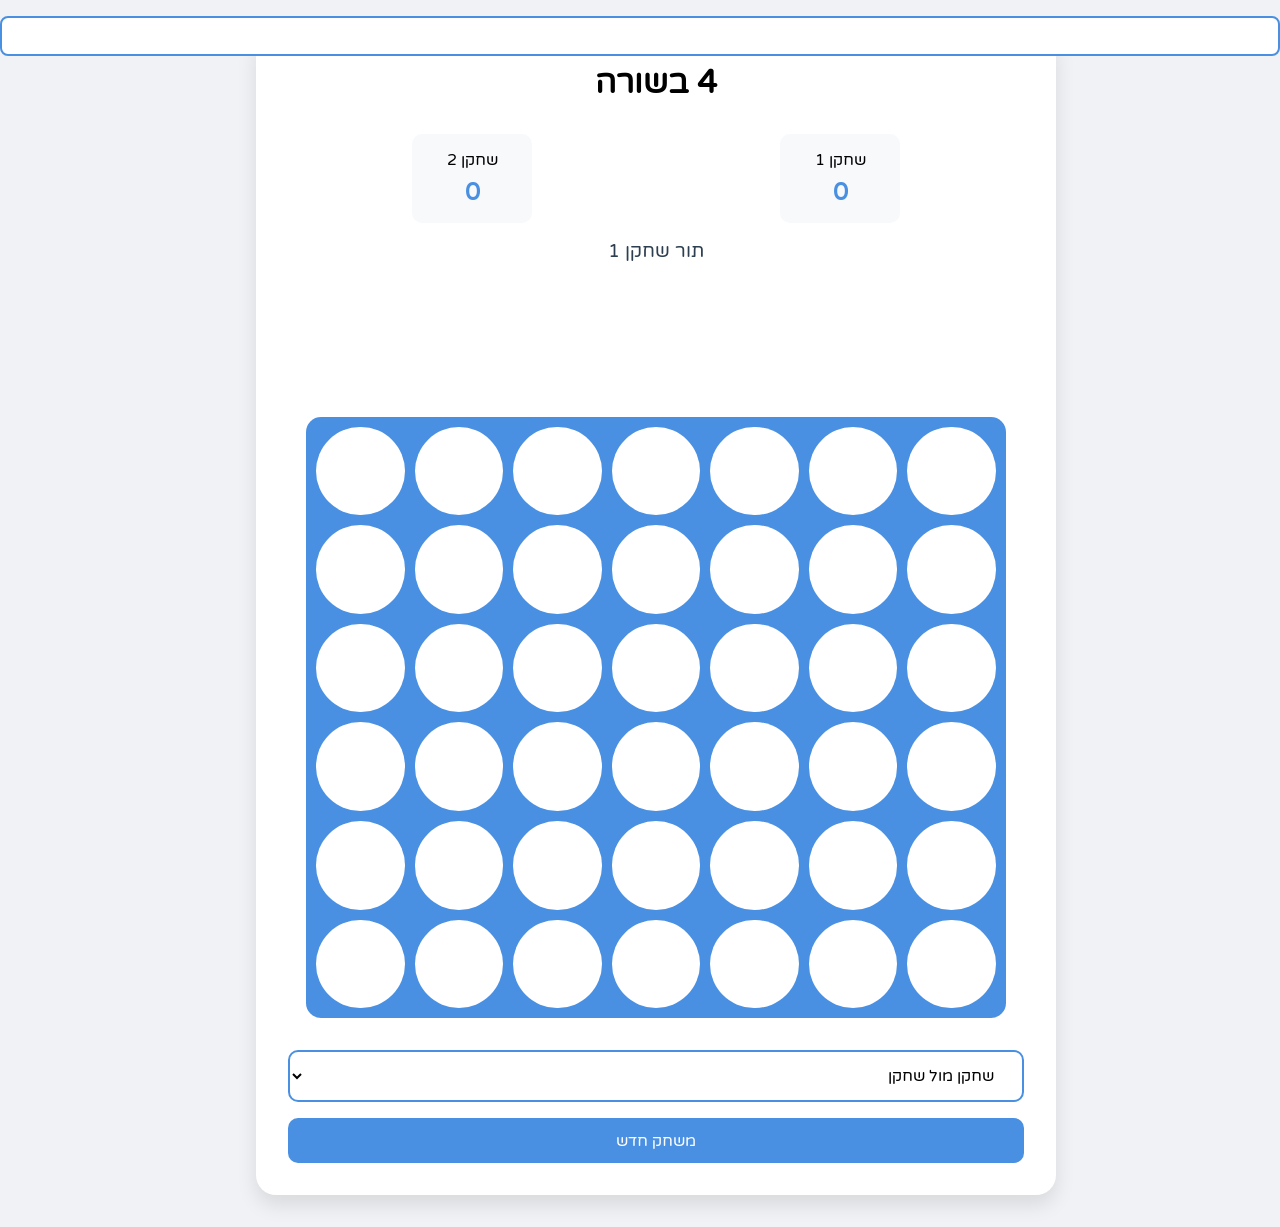
==== connect4.html @ 3b30cd6c "Add files via upload" ====
<!DOCTYPE html>
<html dir="rtl" lang="he">
<head>
    <meta charset="UTF-8">
    <meta name="viewport" content="width=device-width, initial-scale=1.0">
    <title>4 בשורה</title>
    <style>
        @import url('https://fonts.googleapis.com/css2?family=Varela+Round&display=swap');

        :root {
            --primary: #4A90E2;
            --background: #f0f2f5;
            --text: #2C3E50;
            --player1: #dc3545;
            --player2: #ffc107;
            --board: #4A90E2;
        }

        * {
            margin: 0;
            padding: 0;
            box-sizing: border-box;
            font-family: 'Varela Round', sans-serif;
        }

        body {
            background-color: var(--background);
            min-height: 100vh;
            display: flex;
            flex-direction: column;
            align-items: center;
            padding: 2rem;
        }

        .back-button {
            position: absolute;
            top: 1rem;
            right: 1rem;
            padding: 0.5rem 1rem;
            background: white;
            border: 2px solid var(--primary);
            border-radius: 8px;
            cursor: pointer;
            transition: all 0.3s ease;
        }

        .back-button:hover {
            background: var(--primary);
            color: white;
        }

        .game-container {
            background: white;
            border-radius: 20px;
            padding: 2rem;
            box-shadow: 0 10px 20px rgba(0,0,0,0.1);
            max-width: 800px;
            width: 100%;
        }

        .header {
            text-align: center;
            margin-bottom: 2rem;
        }

        .game-board {
            background: var(--board);
            display: grid;
            grid-template-columns: repeat(7, 1fr);
            gap: 10px;
            padding: 10px;
            border-radius: 15px;
            margin: 2rem auto;
            max-width: 700px;
        }

        .cell {
            aspect-ratio: 1;
            background: white;
            border-radius: 50%;
            cursor: pointer;
            transition: all 0.3s ease;
        }

        .cell:hover {
            background: #e9ecef;
        }

        .cell.player1 {
            background: var(--player1);
            animation: dropPiece 0.5s ease-in;
        }

        .cell.player2 {
            background: var(--player2);
            animation: dropPiece 0.5s ease-in;
        }

        @keyframes dropPiece {
            0% {
                transform: translateY(-300%);
            }
            100% {
                transform: translateY(0);
            }
        }

        .controls {
            display: grid;
            gap: 1rem;
            margin-top: 2rem;
        }

        select, button {
            padding: 0.8rem 1.5rem;
            border-radius: 10px;
            font-size: 1rem;
            cursor: pointer;
            transition: all 0.3s ease;
            width: 100%;
        }

        select {
            border: 2px solid var(--primary);
            background: white;
        }

        button {
            background: var(--primary);
            color: white;
            border: none;
        }

        button:hover {
            background: #357ABD;
        }

        .status {
            text-align: center;
            margin: 1rem 0;
            font-size: 1.2rem;
            color: var(--text);
            min-height: 2rem;
        }

        .score {
            display: flex;
            justify-content: space-around;
            margin: 1rem 0;
        }

        .score-item {
            text-align: center;
            padding: 1rem;
            border-radius: 10px;
            background: #f8f9fa;
            min-width: 120px;
        }

        .score-value {
            font-size: 1.5rem;
            font-weight: bold;
            color: var(--primary);
            margin-top: 0.5rem;
        }

        .preview-row {
            display: grid;
            grid-template-columns: repeat(7, 1fr);
            gap: 10px;
            padding: 10px;
            margin-bottom: -1rem;
        }

        .preview-cell {
            aspect-ratio: 1;
            border-radius: 50%;
            border: 2px dashed #ccc;
            opacity: 0;
            transition: all 0.3s ease;
        }

        .preview-cell.active {
            opacity: 0.5;
            background: var(--player1);
        }
    </style>
</head>
<body>
    <button class="back-button" onclick="window.location.href='index.html'">חזרה לתפריט</button>
    
    <div class="game-container">
        <div class="header">
            <h1>4 בשורה</h1>
        </div>

        <div class="score">
            <div class="score-item">
                <div>שחקן 1</div>
                <div class="score-value" id="player1-score">0</div>
            </div>
            <div class="score-item">
                <div id="player2-label">שחקן 2</div>
                <div class="score-value" id="player2-score">0</div>
            </div>
        </div>

        <div class="status" id="status">תור שחקן 1</div>
        
        <div class="preview-row" id="preview-row"></div>
        <div class="game-board" id="board"></div>

        <div class="controls">
            <select id="gameMode" onchange="changeGameMode()">
                <option value="2players">שחקן מול שחקן</option>
                <option value="computer">שחקן מול מחשב</option>
            </select>
            <button onclick="resetGame()">משחק חדש</button>
        </div>
    </div>

    <script>
        const ROWS = 6;
        const COLS = 7;
        let board = Array(ROWS).fill().map(() => Array(COLS).fill(''));
        let currentPlayer = 1;
        let isGameActive = true;
        let isComputerGame = false;
        let scores = { 1: 0, 2: 0 };

        // יצירת לוח המשחק
        function createBoard() {
            const boardElement = document.getElementById('board');
            const previewRow = document.getElementById('preview-row');
            boardElement.innerHTML = '';
            previewRow.innerHTML = '';
            
            // יצירת שורת תצוגה מקדימה
            for (let col = 0; col < COLS; col++) {
                const previewCell = document.createElement('div');
                previewCell.classList.add('preview-cell');
                previewCell.setAttribute('data-col', col);
                previewRow.appendChild(previewCell);
            }
            
            // יצירת לוח המשחק
            for (let row = 0; row < ROWS; row++) {
                for (let col = 0; col < COLS; col++) {
                    const cell = document.createElement('div');
                    cell.classList.add('cell');
                    cell.setAttribute('data-row', row);
                    cell.setAttribute('data-col', col);
                    cell.addEventListener('click', () => handleColumnClick(col));
                    cell.addEventListener('mouseover', () => showPreview(col));
                    cell.addEventListener('mouseout', hidePreview);
                    boardElement.appendChild(cell);
                }
            }
        }

        // טיפול בלחיצה על עמודה
        function handleColumnClick(col) {
            if (!isGameActive || (isComputerGame && currentPlayer === 2)) return;
            
            const row = getLowestEmptyRow(col);
            if (row !== -1) {
                makeMove(row, col);
            }
        }

        // מציאת השורה הנמוכה ביותר הפנויה בעמודה
        function getLowestEmptyRow(col) {
            for (let row = ROWS - 1; row >= 0; row--) {
                if (board[row][col] === '') return row;
            }
            return -1;
        }

        // ביצוע מהלך
        function makeMove(row, col) {
            board[row][col] = currentPlayer;
            updateCell(row, col);

            if (checkWin(row, col)) {
                endGame(false);
                return;
            }
            if (checkDraw()) {
                endGame(true);
                return;
            }

            currentPlayer = currentPlayer === 1 ? 2 : 1;
            updateStatus();

            if (isComputerGame && currentPlayer === 2 && isGameActive) {
                setTimeout(computerMove, 500);
            }
        }

        // מהלך המחשב
        function computerMove() {
            const col = findBestMove();
            const row = getLowestEmptyRow(col);
            if (row !== -1) {
                makeMove(row, col);
            }
        }

        // חיפוש המהלך הטוב ביותר
        function findBestMove() {
            // בדיקת מהלך מנצח
            for (let col = 0; col < COLS; col++) {
                const row = getLowestEmptyRow(col);
                if (row !== -1) {
                    board[row][col] = 2;
                    if (checkWin(row, col)) {
                        board[row][col] = '';
                        return col;
                    }
                    board[row][col] = '';
                }
            }

            // בדיקת חסימת מהלך מנצח של היריב
            for (let col = 0; col < COLS; col++) {
                const row = getLowestEmptyRow(col);
                if (row !== -1) {
                    board[row][col] = 1;
                    if (checkWin(row, col)) {
                        board[row][col] = '';
                        return col;
                    }
                    board[row][col] = '';
                }
            }

            // אסטרטגיה מתקדמת - בהמשך נוסיף כאן את אלגוריתם המינימקס

            // בינתיים - בחירה אקראית של עמודה פנויה
            const availableCols = [];
            for (let col = 0; col < COLS; col++) {
                if (getLowestEmptyRow(col) !== -1) {
                    availableCols.push(col);
                }
            }
            return availableCols[Math.floor(Math.random() * availableCols.length)];
        }

        // עדכון תא בלוח
        function updateCell(row, col) {
            const cell = document.querySelector(`[data-row="${row}"][data-col="${col}"]`);
            cell.classList.add(`player${currentPlayer}`);
        }

        // בדיקת ניצחון
        function checkWin(row, col) {
            const directions = [
                [[0, 1], [0, -1]], // אופקי
                [[1, 0], [-1, 0]], // אנכי
                [[1, 1], [-1, -1]], // אלכסון ראשי
                [[1, -1], [-1, 1]] // אלכסון משני
            ];

            return directions.some(dir => {
                let count = 1;
                dir.forEach(([dx, dy]) => {
                    let r = row + dx;
                    let c = col + dy;
                    while (
                        r >= 0 && r < ROWS && 
                        c >= 0 && c < COLS && 
                        board[r][c] === currentPlayer
                    ) {
                        count++;
                        r += dx;
                        c += dy;
                    }
                });
                return count >= 4;
            });
        }

        // בדיקת תיקו
        function checkDraw() {
            return board[0].every(cell => cell !== '');
        }

        // סיום משחק
        function endGame(isDraw) {
            isGameActive = false;
            if (isDraw) {
                document.getElementById('status').textContent = 'תיקו!';
            } else {
                const winner = currentPlayer === 1 ? '1' : (isComputerGame ? 'מחשב' : '2');
                document.getElementById('status').textContent = `שחקן ${winner} ניצח!`;
                scores[currentPlayer]++;
                document.getElementById(`player${currentPlayer}-score`).textContent = 
                    scores[currentPlayer];
            }
        }

        // הצגת תצוגה מקדימה
        function showPreview(col) {
            if (!isGameActive || (isComputerGame && currentPlayer === 2)) return;
            
            const previewCell = document.querySelector(`.preview-cell[data-col="${col}"]`);
            if (getLowestEmptyRow(col) !== -1) {
                previewCell.classList.add('active');
            }
        }

        // הסתרת תצוגה מקדימה
        function hidePreview() {
            document.querySelectorAll('.preview-cell').forEach(cell => {
                cell.classList.remove('active');
            });
        }

        // עדכון סטטוס
        function updateStatus() {
            if (!isGameActive) return;
            const currentPlayerText = currentPlayer === 1 ? '1' : (isComputerGame ? 'מחשב' : '2');
            document.getElementById('status').textContent = `תור שחקן ${currentPlayerText}`;
        }

// שינוי מצב משחק
        function changeGameMode() {
            isComputerGame = document.getElementById('gameMode').value === 'computer';
            document.getElementById('player2-label').textContent = 
                isComputerGame ? 'מחשב' : 'שחקן 2';
            resetGame();
        }

        // איפוס משחק
        function resetGame() {
            board = Array(ROWS).fill().map(() => Array(COLS).fill(''));
            currentPlayer = 1;
            isGameActive = true;

            // איפוס הלוח הויזואלי
            document.querySelectorAll('.cell').forEach(cell => {
                cell.className = 'cell';
            });

            hidePreview();
            updateStatus();
        }

        // הוספת אסטרטגיה מתקדמת למחשב עם מינימקס
        function evaluateWindow(window, player) {
            const opponent = player === 1 ? 2 : 1;
            let score = 0;

            // ספירת מספר החיילים של כל שחקן בחלון
            const playerCount = window.filter(cell => cell === player).length;
            const opponentCount = window.filter(cell => cell === opponent).length;
            const emptyCount = window.filter(cell => cell === '').length;

            // הערכת המצב
            if (playerCount === 4) {
                score += 100;
            } else if (playerCount === 3 && emptyCount === 1) {
                score += 5;
            } else if (playerCount === 2 && emptyCount === 2) {
                score += 2;
            }

            if (opponentCount === 3 && emptyCount === 1) {
                score -= 4;
            }

            return score;
        }

        function evaluateBoard(player) {
            let score = 0;

            // בדיקה אופקית
            for (let row = 0; row < ROWS; row++) {
                for (let col = 0; col < COLS - 3; col++) {
                    const window = [];
                    for (let i = 0; i < 4; i++) {
                        window.push(board[row][col + i]);
                    }
                    score += evaluateWindow(window, player);
                }
            }

            // בדיקה אנכית
            for (let col = 0; col < COLS; col++) {
                for (let row = 0; row < ROWS - 3; row++) {
                    const window = [];
                    for (let i = 0; i < 4; i++) {
                        window.push(board[row + i][col]);
                    }
                    score += evaluateWindow(window, player);
                }
            }

            // בדיקה אלכסונית (ימין למעלה)
            for (let row = 3; row < ROWS; row++) {
                for (let col = 0; col < COLS - 3; col++) {
                    const window = [];
                    for (let i = 0; i < 4; i++) {
                        window.push(board[row - i][col + i]);
                    }
                    score += evaluateWindow(window, player);
                }
            }

            // בדיקה אלכסונית (שמאל למעלה)
            for (let row = 3; row < ROWS; row++) {
                for (let col = 3; col < COLS; col++) {
                    const window = [];
                    for (let i = 0; i < 4; i++) {
                        window.push(board[row - i][col - i]);
                    }
                    score += evaluateWindow(window, player);
                }
            }

            // העדפת עמודות מרכזיות
            const centerArray = board.map(row => row[Math.floor(COLS/2)]);
            const centerCount = centerArray.filter(cell => cell === player).length;
            score += centerCount * 3;

            return score;
        }

        function minimax(depth, alpha, beta, isMaximizing) {
            // בדיקת מצב סופי או עומק מקסימלי
            if (depth === 0) {
                return [null, evaluateBoard(2)];
            }

            // מציאת עמודות זמינות
            const validMoves = [];
            for (let col = 0; col < COLS; col++) {
                if (getLowestEmptyRow(col) !== -1) {
                    validMoves.push(col);
                }
            }

            // בדיקה אם המשחק נגמר
            if (validMoves.length === 0) {
                return [null, evaluateBoard(2)];
            }

            if (isMaximizing) {
                let maxEval = -Infinity;
                let bestMove = validMoves[0];

                for (const col of validMoves) {
                    const row = getLowestEmptyRow(col);
                    board[row][col] = 2;
                    
                    if (checkWin(row, col)) {
                        board[row][col] = '';
                        return [col, 100000];
                    }
                    
                    const evaluation = minimax(depth - 1, alpha, beta, false)[1];
                    board[row][col] = '';

                    if (evaluation > maxEval) {
                        maxEval = evaluation;
                        bestMove = col;
                    }
                    alpha = Math.max(alpha, maxEval);
                    if (beta <= alpha) break;
                }
                return [bestMove, maxEval];
            } else {
                let minEval = Infinity;
                let bestMove = validMoves[0];

                for (const col of validMoves) {
                    const row = getLowestEmptyRow(col);
                    board[row][col] = 1;
                    
                    if (checkWin(row, col)) {
                        board[row][col] = '';
                        return [col, -100000];
                    }
                    
                    const evaluation = minimax(depth - 1, alpha, beta, true)[1];
                    board[row][col] = '';

                    if (evaluation < minEval) {
                        minEval = evaluation;
                        bestMove = col;
                    }
                    beta = Math.min(beta, minEval);
                    if (beta <= alpha) break;
                }
                return [bestMove, minEval];
            }
        }

        // עדכון פונקצית findBestMove עם האלגוריתם החדש
        function findBestMove() {
            // בדיקת מהלך מנצח מיידי
            for (let col = 0; col < COLS; col++) {
                const row = getLowestEmptyRow(col);
                if (row !== -1) {
                    board[row][col] = 2;
                    if (checkWin(row, col)) {
                        board[row][col] = '';
                        return col;
                    }
                    board[row][col] = '';
                }
            }

            // בדיקת חסימת מהלך מנצח של היריב
            for (let col = 0; col < COLS; col++) {
                const row = getLowestEmptyRow(col);
                if (row !== -1) {
                    board[row][col] = 1;
                    if (checkWin(row, col)) {
                        board[row][col] = '';
                        return col;
                    }
                    board[row][col] = '';
                }
            }

            // שימוש במינימקס לעומק 5
            return minimax(5, -Infinity, Infinity, true)[0];
        }

        // אתחול המשחק
        createBoard();
    </script>
</body>
</html><!DOCTYPE html>
<html dir="rtl" lang="he">
<head>
    <meta charset="UTF-8">
    <meta name="viewport" content="width=device-width, initial-scale=1.0">
    <title>4 בשורה</title>
    <style>
        @import url('https://fonts.googleapis.com/css2?family=Varela+Round&display=swap');

        :root {
            --primary: #4A90E2;
            --background: #f0f2f5;
            --text: #2C3E50;
            --player1: #dc3545;
            --player2: #ffc107;
            --board: #4A90E2;
        }

        * {
            margin: 0;
            padding: 0;
            box-sizing: border-box;
            font-family: 'Varela Round', sans-serif;
        }

        body {
            background-color: var(--background);
            min-height: 100vh;
            display: flex;
            flex-direction: column;
            align-items: center;
            padding: 2rem;
        }

        .back-button {
            position: absolute;
            top: 1rem;
            right: 1rem;
            padding: 0.5rem 1rem;
            background: white;
            border: 2px solid var(--primary);
            border-radius: 8px;
            cursor: pointer;
            transition: all 0.3s ease;
        }

        .back-button:hover {
            background: var(--primary);
            color: white;
        }

        .game-container {
            background: white;
            border-radius: 20px;
            padding: 2rem;
            box-shadow: 0 10px 20px rgba(0,0,0,0.1);
            max-width: 800px;
            width: 100%;
        }

        .header {
            text-align: center;
            margin-bottom: 2rem;
        }

        .game-board {
            background: var(--board);
            display: grid;
            grid-template-columns: repeat(7, 1fr);
            gap: 10px;
            padding: 10px;
            border-radius: 15px;
            margin: 2rem auto;
            max-width: 700px;
        }

        .cell {
            aspect-ratio: 1;
            background: white;
            border-radius: 50%;
            cursor: pointer;
            transition: all 0.3s ease;
        }

        .cell:hover {
            background: #e9ecef;
        }

        .cell.player1 {
            background: var(--player1);
            animation: dropPiece 0.5s ease-in;
        }

        .cell.player2 {
            background: var(--player2);
            animation: dropPiece 0.5s ease-in;
        }

        @keyframes dropPiece {
            0% {
                transform: translateY(-300%);
            }
            100% {
                transform: translateY(0);
            }
        }

        .controls {
            display: grid;
            gap: 1rem;
            margin-top: 2rem;
        }

        select, button {
            padding: 0.8rem 1.5rem;
            border-radius: 10px;
            font-size: 1rem;
            cursor: pointer;
            transition: all 0.3s ease;
            width: 100%;
        }

        select {
            border: 2px solid var(--primary);
            background: white;
        }

        button {
            background: var(--primary);
            color: white;
            border: none;
        }

        button:hover {
            background: #357ABD;
        }

        .status {
            text-align: center;
            margin: 1rem 0;
            font-size: 1.2rem;
            color: var(--text);
            min-height: 2rem;
        }

        .score {
            display: flex;
            justify-content: space-around;
            margin: 1rem 0;
        }

        .score-item {
            text-align: center;
            padding: 1rem;
            border-radius: 10px;
            background: #f8f9fa;
            min-width: 120px;
        }

        .score-value {
            font-size: 1.5rem;
            font-weight: bold;
            color: var(--primary);
            margin-top: 0.5rem;
        }

        .preview-row {
            display: grid;
            grid-template-columns: repeat(7, 1fr);
            gap: 10px;
            padding: 10px;
            margin-bottom: -1rem;
        }

        .preview-cell {
            aspect-ratio: 1;
            border-radius: 50%;
            border: 2px dashed #ccc;
            opacity: 0;
            transition: all 0.3s ease;
        }

        .preview-cell.active {
            opacity: 0.5;
            background: var(--player1);
        }
    </style>
</head>
</html>
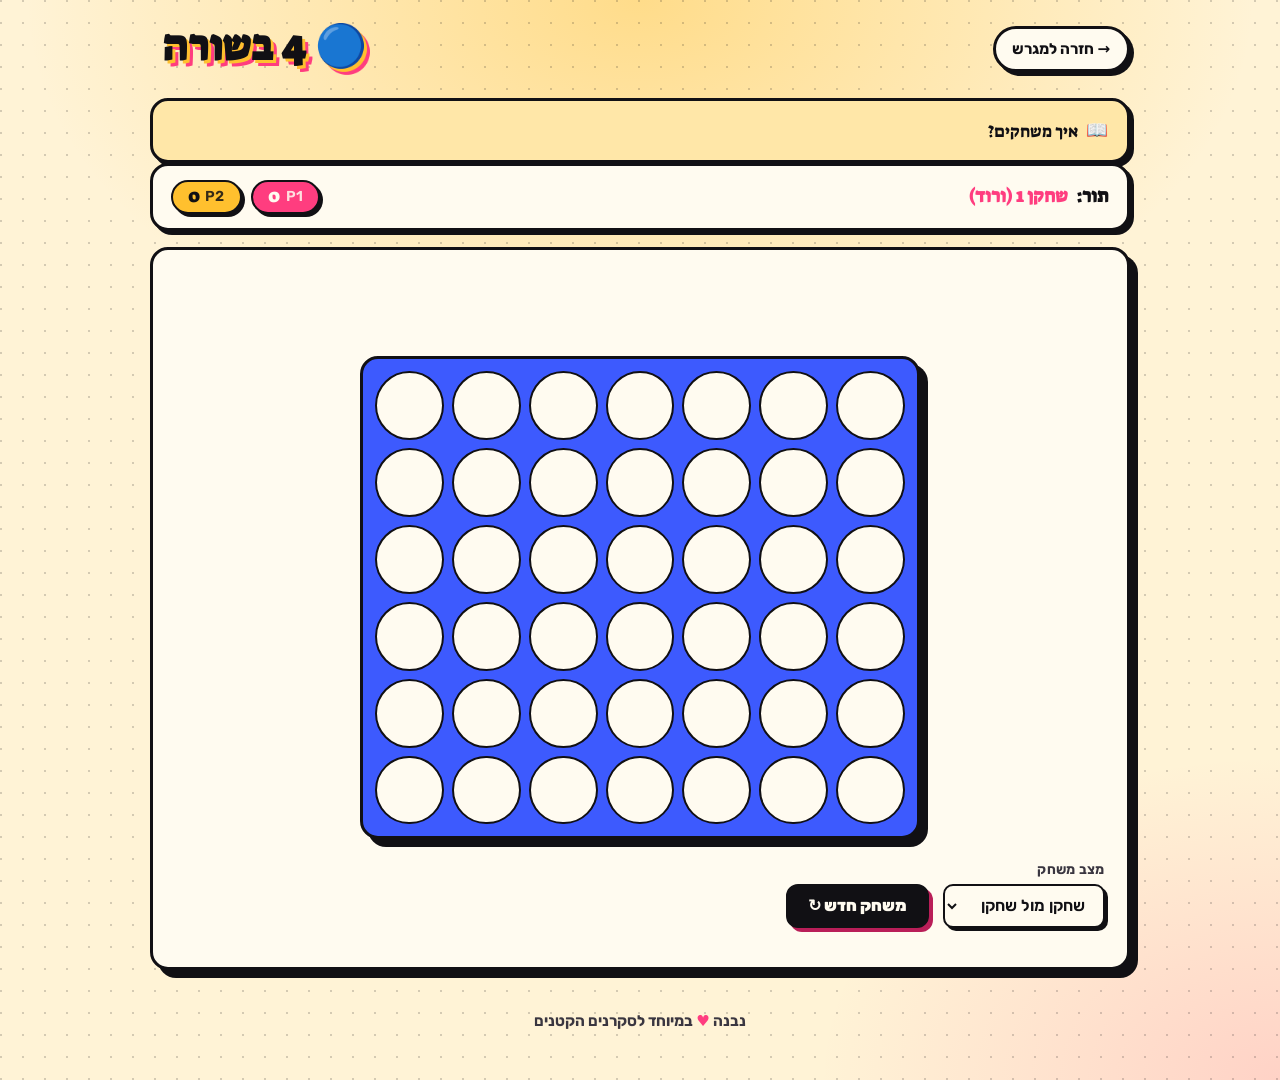
==== commit 025db4f2: "עיצוב מחדש: סגנון sticker-book לכל המשחקים - theme.css משותף (Suez One + Rubik, פלטה מלאה, כפתורים, " ====
--- a/connect4.html
+++ b/connect4.html
@@ -1,825 +1,451 @@
-<!DOCTYPE html>
-<html dir="rtl" lang="he">
-<head>
-    <meta charset="UTF-8">
-    <meta name="viewport" content="width=device-width, initial-scale=1.0">
-    <title>4 בשורה</title>
-    <style>
-        @import url('https://fonts.googleapis.com/css2?family=Varela+Round&display=swap');
-
-        :root {
-            --primary: #4A90E2;
-            --background: #f0f2f5;
-            --text: #2C3E50;
-            --player1: #dc3545;
-            --player2: #ffc107;
-            --board: #4A90E2;
-        }
-
-        * {
-            margin: 0;
-            padding: 0;
-            box-sizing: border-box;
-            font-family: 'Varela Round', sans-serif;
-        }
-
-        body {
-            background-color: var(--background);
-            min-height: 100vh;
-            display: flex;
-            flex-direction: column;
-            align-items: center;
-            padding: 2rem;
-        }
-
-        .back-button {
-            position: absolute;
-            top: 1rem;
-            right: 1rem;
-            padding: 0.5rem 1rem;
-            background: white;
-            border: 2px solid var(--primary);
-            border-radius: 8px;
-            cursor: pointer;
-            transition: all 0.3s ease;
-        }
-
-        .back-button:hover {
-            background: var(--primary);
-            color: white;
-        }
-
-        .game-container {
-            background: white;
-            border-radius: 20px;
-            padding: 2rem;
-            box-shadow: 0 10px 20px rgba(0,0,0,0.1);
-            max-width: 800px;
-            width: 100%;
-        }
-
-        .header {
-            text-align: center;
-            margin-bottom: 2rem;
-        }
-
-        .game-board {
-            background: var(--board);
-            display: grid;
-            grid-template-columns: repeat(7, 1fr);
-            gap: 10px;
-            padding: 10px;
-            border-radius: 15px;
-            margin: 2rem auto;
-            max-width: 700px;
-        }
-
-        .cell {
-            aspect-ratio: 1;
-            background: white;
-            border-radius: 50%;
-            cursor: pointer;
-            transition: all 0.3s ease;
-        }
-
-        .cell:hover {
-            background: #e9ecef;
-        }
-
-        .cell.player1 {
-            background: var(--player1);
-            animation: dropPiece 0.5s ease-in;
-        }
-
-        .cell.player2 {
-            background: var(--player2);
-            animation: dropPiece 0.5s ease-in;
-        }
-
-        @keyframes dropPiece {
-            0% {
-                transform: translateY(-300%);
-            }
-            100% {
-                transform: translateY(0);
-            }
-        }
-
-        .controls {
-            display: grid;
-            gap: 1rem;
-            margin-top: 2rem;
-        }
-
-        select, button {
-            padding: 0.8rem 1.5rem;
-            border-radius: 10px;
-            font-size: 1rem;
-            cursor: pointer;
-            transition: all 0.3s ease;
-            width: 100%;
-        }
-
-        select {
-            border: 2px solid var(--primary);
-            background: white;
-        }
-
-        button {
-            background: var(--primary);
-            color: white;
-            border: none;
-        }
-
-        button:hover {
-            background: #357ABD;
-        }
-
-        .status {
-            text-align: center;
-            margin: 1rem 0;
-            font-size: 1.2rem;
-            color: var(--text);
-            min-height: 2rem;
-        }
-
-        .score {
-            display: flex;
-            justify-content: space-around;
-            margin: 1rem 0;
-        }
-
-        .score-item {
-            text-align: center;
-            padding: 1rem;
-            border-radius: 10px;
-            background: #f8f9fa;
-            min-width: 120px;
-        }
-
-        .score-value {
-            font-size: 1.5rem;
-            font-weight: bold;
-            color: var(--primary);
-            margin-top: 0.5rem;
-        }
-
-        .preview-row {
-            display: grid;
-            grid-template-columns: repeat(7, 1fr);
-            gap: 10px;
-            padding: 10px;
-            margin-bottom: -1rem;
-        }
-
-        .preview-cell {
-            aspect-ratio: 1;
-            border-radius: 50%;
-            border: 2px dashed #ccc;
-            opacity: 0;
-            transition: all 0.3s ease;
-        }
-
-        .preview-cell.active {
-            opacity: 0.5;
-            background: var(--player1);
-        }
-    </style>
-</head>
-<body>
-    <button class="back-button" onclick="window.location.href='index.html'">חזרה לתפריט</button>
-    
-    <div class="game-container">
-        <div class="header">
-            <h1>4 בשורה</h1>
-        </div>
-
-        <div class="score">
-            <div class="score-item">
-                <div>שחקן 1</div>
-                <div class="score-value" id="player1-score">0</div>
-            </div>
-            <div class="score-item">
-                <div id="player2-label">שחקן 2</div>
-                <div class="score-value" id="player2-score">0</div>
-            </div>
-        </div>
-
-        <div class="status" id="status">תור שחקן 1</div>
-        
-        <div class="preview-row" id="preview-row"></div>
-        <div class="game-board" id="board"></div>
-
-        <div class="controls">
-            <select id="gameMode" onchange="changeGameMode()">
-                <option value="2players">שחקן מול שחקן</option>
-                <option value="computer">שחקן מול מחשב</option>
-            </select>
-            <button onclick="resetGame()">משחק חדש</button>
-        </div>
-    </div>
-
-    <script>
-        const ROWS = 6;
-        const COLS = 7;
-        let board = Array(ROWS).fill().map(() => Array(COLS).fill(''));
-        let currentPlayer = 1;
-        let isGameActive = true;
-        let isComputerGame = false;
-        let scores = { 1: 0, 2: 0 };
-
-        // יצירת לוח המשחק
-        function createBoard() {
-            const boardElement = document.getElementById('board');
-            const previewRow = document.getElementById('preview-row');
-            boardElement.innerHTML = '';
-            previewRow.innerHTML = '';
-            
-            // יצירת שורת תצוגה מקדימה
-            for (let col = 0; col < COLS; col++) {
-                const previewCell = document.createElement('div');
-                previewCell.classList.add('preview-cell');
-                previewCell.setAttribute('data-col', col);
-                previewRow.appendChild(previewCell);
-            }
-            
-            // יצירת לוח המשחק
-            for (let row = 0; row < ROWS; row++) {
-                for (let col = 0; col < COLS; col++) {
-                    const cell = document.createElement('div');
-                    cell.classList.add('cell');
-                    cell.setAttribute('data-row', row);
-                    cell.setAttribute('data-col', col);
-                    cell.addEventListener('click', () => handleColumnClick(col));
-                    cell.addEventListener('mouseover', () => showPreview(col));
-                    cell.addEventListener('mouseout', hidePreview);
-                    boardElement.appendChild(cell);
-                }
-            }
-        }
-
-        // טיפול בלחיצה על עמודה
-        function handleColumnClick(col) {
-            if (!isGameActive || (isComputerGame && currentPlayer === 2)) return;
-            
-            const row = getLowestEmptyRow(col);
-            if (row !== -1) {
-                makeMove(row, col);
-            }
-        }
-
-        // מציאת השורה הנמוכה ביותר הפנויה בעמודה
-        function getLowestEmptyRow(col) {
-            for (let row = ROWS - 1; row >= 0; row--) {
-                if (board[row][col] === '') return row;
-            }
-            return -1;
-        }
-
-        // ביצוע מהלך
-        function makeMove(row, col) {
-            board[row][col] = currentPlayer;
-            updateCell(row, col);
-
-            if (checkWin(row, col)) {
-                endGame(false);
-                return;
-            }
-            if (checkDraw()) {
-                endGame(true);
-                return;
-            }
-
-            currentPlayer = currentPlayer === 1 ? 2 : 1;
-            updateStatus();
-
-            if (isComputerGame && currentPlayer === 2 && isGameActive) {
-                setTimeout(computerMove, 500);
-            }
-        }
-
-        // מהלך המחשב
-        function computerMove() {
-            const col = findBestMove();
-            const row = getLowestEmptyRow(col);
-            if (row !== -1) {
-                makeMove(row, col);
-            }
-        }
-
-        // חיפוש המהלך הטוב ביותר
-        function findBestMove() {
-            // בדיקת מהלך מנצח
-            for (let col = 0; col < COLS; col++) {
-                const row = getLowestEmptyRow(col);
-                if (row !== -1) {
-                    board[row][col] = 2;
-                    if (checkWin(row, col)) {
-                        board[row][col] = '';
-                        return col;
-                    }
-                    board[row][col] = '';
-                }
-            }
-
-            // בדיקת חסימת מהלך מנצח של היריב
-            for (let col = 0; col < COLS; col++) {
-                const row = getLowestEmptyRow(col);
-                if (row !== -1) {
-                    board[row][col] = 1;
-                    if (checkWin(row, col)) {
-                        board[row][col] = '';
-                        return col;
-                    }
-                    board[row][col] = '';
-                }
-            }
-
-            // אסטרטגיה מתקדמת - בהמשך נוסיף כאן את אלגוריתם המינימקס
-
-            // בינתיים - בחירה אקראית של עמודה פנויה
-            const availableCols = [];
-            for (let col = 0; col < COLS; col++) {
-                if (getLowestEmptyRow(col) !== -1) {
-                    availableCols.push(col);
-                }
-            }
-            return availableCols[Math.floor(Math.random() * availableCols.length)];
-        }
-
-        // עדכון תא בלוח
-        function updateCell(row, col) {
-            const cell = document.querySelector(`[data-row="${row}"][data-col="${col}"]`);
-            cell.classList.add(`player${currentPlayer}`);
-        }
-
-        // בדיקת ניצחון
-        function checkWin(row, col) {
-            const directions = [
-                [[0, 1], [0, -1]], // אופקי
-                [[1, 0], [-1, 0]], // אנכי
-                [[1, 1], [-1, -1]], // אלכסון ראשי
-                [[1, -1], [-1, 1]] // אלכסון משני
-            ];
-
-            return directions.some(dir => {
-                let count = 1;
-                dir.forEach(([dx, dy]) => {
-                    let r = row + dx;
-                    let c = col + dy;
-                    while (
-                        r >= 0 && r < ROWS && 
-                        c >= 0 && c < COLS && 
-                        board[r][c] === currentPlayer
-                    ) {
-                        count++;
-                        r += dx;
-                        c += dy;
-                    }
-                });
-                return count >= 4;
-            });
-        }
-
-        // בדיקת תיקו
-        function checkDraw() {
-            return board[0].every(cell => cell !== '');
-        }
-
-        // סיום משחק
-        function endGame(isDraw) {
-            isGameActive = false;
-            if (isDraw) {
-                document.getElementById('status').textContent = 'תיקו!';
-            } else {
-                const winner = currentPlayer === 1 ? '1' : (isComputerGame ? 'מחשב' : '2');
-                document.getElementById('status').textContent = `שחקן ${winner} ניצח!`;
-                scores[currentPlayer]++;
-                document.getElementById(`player${currentPlayer}-score`).textContent = 
-                    scores[currentPlayer];
-            }
-        }
-
-        // הצגת תצוגה מקדימה
-        function showPreview(col) {
-            if (!isGameActive || (isComputerGame && currentPlayer === 2)) return;
-            
-            const previewCell = document.querySelector(`.preview-cell[data-col="${col}"]`);
-            if (getLowestEmptyRow(col) !== -1) {
-                previewCell.classList.add('active');
-            }
-        }
-
-        // הסתרת תצוגה מקדימה
-        function hidePreview() {
-            document.querySelectorAll('.preview-cell').forEach(cell => {
-                cell.classList.remove('active');
-            });
-        }
-
-        // עדכון סטטוס
-        function updateStatus() {
-            if (!isGameActive) return;
-            const currentPlayerText = currentPlayer === 1 ? '1' : (isComputerGame ? 'מחשב' : '2');
-            document.getElementById('status').textContent = `תור שחקן ${currentPlayerText}`;
-        }
-
-// שינוי מצב משחק
-        function changeGameMode() {
-            isComputerGame = document.getElementById('gameMode').value === 'computer';
-            document.getElementById('player2-label').textContent = 
-                isComputerGame ? 'מחשב' : 'שחקן 2';
-            resetGame();
-        }
-
-        // איפוס משחק
-        function resetGame() {
-            board = Array(ROWS).fill().map(() => Array(COLS).fill(''));
-            currentPlayer = 1;
-            isGameActive = true;
-
-            // איפוס הלוח הויזואלי
-            document.querySelectorAll('.cell').forEach(cell => {
-                cell.className = 'cell';
-            });
-
-            hidePreview();
-            updateStatus();
-        }
-
-        // הוספת אסטרטגיה מתקדמת למחשב עם מינימקס
-        function evaluateWindow(window, player) {
-            const opponent = player === 1 ? 2 : 1;
-            let score = 0;
-
-            // ספירת מספר החיילים של כל שחקן בחלון
-            const playerCount = window.filter(cell => cell === player).length;
-            const opponentCount = window.filter(cell => cell === opponent).length;
-            const emptyCount = window.filter(cell => cell === '').length;
-
-            // הערכת המצב
-            if (playerCount === 4) {
-                score += 100;
-            } else if (playerCount === 3 && emptyCount === 1) {
-                score += 5;
-            } else if (playerCount === 2 && emptyCount === 2) {
-                score += 2;
-            }
-
-            if (opponentCount === 3 && emptyCount === 1) {
-                score -= 4;
-            }
-
-            return score;
-        }
-
-        function evaluateBoard(player) {
-            let score = 0;
-
-            // בדיקה אופקית
-            for (let row = 0; row < ROWS; row++) {
-                for (let col = 0; col < COLS - 3; col++) {
-                    const window = [];
-                    for (let i = 0; i < 4; i++) {
-                        window.push(board[row][col + i]);
-                    }
-                    score += evaluateWindow(window, player);
-                }
-            }
-
-            // בדיקה אנכית
-            for (let col = 0; col < COLS; col++) {
-                for (let row = 0; row < ROWS - 3; row++) {
-                    const window = [];
-                    for (let i = 0; i < 4; i++) {
-                        window.push(board[row + i][col]);
-                    }
-                    score += evaluateWindow(window, player);
-                }
-            }
-
-            // בדיקה אלכסונית (ימין למעלה)
-            for (let row = 3; row < ROWS; row++) {
-                for (let col = 0; col < COLS - 3; col++) {
-                    const window = [];
-                    for (let i = 0; i < 4; i++) {
-                        window.push(board[row - i][col + i]);
-                    }
-                    score += evaluateWindow(window, player);
-                }
-            }
-
-            // בדיקה אלכסונית (שמאל למעלה)
-            for (let row = 3; row < ROWS; row++) {
-                for (let col = 3; col < COLS; col++) {
-                    const window = [];
-                    for (let i = 0; i < 4; i++) {
-                        window.push(board[row - i][col - i]);
-                    }
-                    score += evaluateWindow(window, player);
-                }
-            }
-
-            // העדפת עמודות מרכזיות
-            const centerArray = board.map(row => row[Math.floor(COLS/2)]);
-            const centerCount = centerArray.filter(cell => cell === player).length;
-            score += centerCount * 3;
-
-            return score;
-        }
-
-        function minimax(depth, alpha, beta, isMaximizing) {
-            // בדיקת מצב סופי או עומק מקסימלי
-            if (depth === 0) {
-                return [null, evaluateBoard(2)];
-            }
-
-            // מציאת עמודות זמינות
-            const validMoves = [];
-            for (let col = 0; col < COLS; col++) {
-                if (getLowestEmptyRow(col) !== -1) {
-                    validMoves.push(col);
-                }
-            }
-
-            // בדיקה אם המשחק נגמר
-            if (validMoves.length === 0) {
-                return [null, evaluateBoard(2)];
-            }
-
-            if (isMaximizing) {
-                let maxEval = -Infinity;
-                let bestMove = validMoves[0];
-
-                for (const col of validMoves) {
-                    const row = getLowestEmptyRow(col);
-                    board[row][col] = 2;
-                    
-                    if (checkWin(row, col)) {
-                        board[row][col] = '';
-                        return [col, 100000];
-                    }
-                    
-                    const evaluation = minimax(depth - 1, alpha, beta, false)[1];
-                    board[row][col] = '';
-
-                    if (evaluation > maxEval) {
-                        maxEval = evaluation;
-                        bestMove = col;
-                    }
-                    alpha = Math.max(alpha, maxEval);
-                    if (beta <= alpha) break;
-                }
-                return [bestMove, maxEval];
-            } else {
-                let minEval = Infinity;
-                let bestMove = validMoves[0];
-
-                for (const col of validMoves) {
-                    const row = getLowestEmptyRow(col);
-                    board[row][col] = 1;
-                    
-                    if (checkWin(row, col)) {
-                        board[row][col] = '';
-                        return [col, -100000];
-                    }
-                    
-                    const evaluation = minimax(depth - 1, alpha, beta, true)[1];
-                    board[row][col] = '';
-
-                    if (evaluation < minEval) {
-                        minEval = evaluation;
-                        bestMove = col;
-                    }
-                    beta = Math.min(beta, minEval);
-                    if (beta <= alpha) break;
-                }
-                return [bestMove, minEval];
-            }
-        }
-
-        // עדכון פונקצית findBestMove עם האלגוריתם החדש
-        function findBestMove() {
-            // בדיקת מהלך מנצח מיידי
-            for (let col = 0; col < COLS; col++) {
-                const row = getLowestEmptyRow(col);
-                if (row !== -1) {
-                    board[row][col] = 2;
-                    if (checkWin(row, col)) {
-                        board[row][col] = '';
-                        return col;
-                    }
-                    board[row][col] = '';
-                }
-            }
-
-            // בדיקת חסימת מהלך מנצח של היריב
-            for (let col = 0; col < COLS; col++) {
-                const row = getLowestEmptyRow(col);
-                if (row !== -1) {
-                    board[row][col] = 1;
-                    if (checkWin(row, col)) {
-                        board[row][col] = '';
-                        return col;
-                    }
-                    board[row][col] = '';
-                }
-            }
-
-            // שימוש במינימקס לעומק 5
-            return minimax(5, -Infinity, Infinity, true)[0];
-        }
-
-        // אתחול המשחק
-        createBoard();
-    </script>
-</body>
-</html><!DOCTYPE html>
-<html dir="rtl" lang="he">
-<head>
-    <meta charset="UTF-8">
-    <meta name="viewport" content="width=device-width, initial-scale=1.0">
-    <title>4 בשורה</title>
-    <style>
-        @import url('https://fonts.googleapis.com/css2?family=Varela+Round&display=swap');
-
-        :root {
-            --primary: #4A90E2;
-            --background: #f0f2f5;
-            --text: #2C3E50;
-            --player1: #dc3545;
-            --player2: #ffc107;
-            --board: #4A90E2;
-        }
-
-        * {
-            margin: 0;
-            padding: 0;
-            box-sizing: border-box;
-            font-family: 'Varela Round', sans-serif;
-        }
-
-        body {
-            background-color: var(--background);
-            min-height: 100vh;
-            display: flex;
-            flex-direction: column;
-            align-items: center;
-            padding: 2rem;
-        }
-
-        .back-button {
-            position: absolute;
-            top: 1rem;
-            right: 1rem;
-            padding: 0.5rem 1rem;
-            background: white;
-            border: 2px solid var(--primary);
-            border-radius: 8px;
-            cursor: pointer;
-            transition: all 0.3s ease;
-        }
-
-        .back-button:hover {
-            background: var(--primary);
-            color: white;
-        }
-
-        .game-container {
-            background: white;
-            border-radius: 20px;
-            padding: 2rem;
-            box-shadow: 0 10px 20px rgba(0,0,0,0.1);
-            max-width: 800px;
-            width: 100%;
-        }
-
-        .header {
-            text-align: center;
-            margin-bottom: 2rem;
-        }
-
-        .game-board {
-            background: var(--board);
-            display: grid;
-            grid-template-columns: repeat(7, 1fr);
-            gap: 10px;
-            padding: 10px;
-            border-radius: 15px;
-            margin: 2rem auto;
-            max-width: 700px;
-        }
-
-        .cell {
-            aspect-ratio: 1;
-            background: white;
-            border-radius: 50%;
-            cursor: pointer;
-            transition: all 0.3s ease;
-        }
-
-        .cell:hover {
-            background: #e9ecef;
-        }
-
-        .cell.player1 {
-            background: var(--player1);
-            animation: dropPiece 0.5s ease-in;
-        }
-
-        .cell.player2 {
-            background: var(--player2);
-            animation: dropPiece 0.5s ease-in;
-        }
-
-        @keyframes dropPiece {
-            0% {
-                transform: translateY(-300%);
-            }
-            100% {
-                transform: translateY(0);
-            }
-        }
-
-        .controls {
-            display: grid;
-            gap: 1rem;
-            margin-top: 2rem;
-        }
-
-        select, button {
-            padding: 0.8rem 1.5rem;
-            border-radius: 10px;
-            font-size: 1rem;
-            cursor: pointer;
-            transition: all 0.3s ease;
-            width: 100%;
-        }
-
-        select {
-            border: 2px solid var(--primary);
-            background: white;
-        }
-
-        button {
-            background: var(--primary);
-            color: white;
-            border: none;
-        }
-
-        button:hover {
-            background: #357ABD;
-        }
-
-        .status {
-            text-align: center;
-            margin: 1rem 0;
-            font-size: 1.2rem;
-            color: var(--text);
-            min-height: 2rem;
-        }
-
-        .score {
-            display: flex;
-            justify-content: space-around;
-            margin: 1rem 0;
-        }
-
-        .score-item {
-            text-align: center;
-            padding: 1rem;
-            border-radius: 10px;
-            background: #f8f9fa;
-            min-width: 120px;
-        }
-
-        .score-value {
-            font-size: 1.5rem;
-            font-weight: bold;
-            color: var(--primary);
-            margin-top: 0.5rem;
-        }
-
-        .preview-row {
-            display: grid;
-            grid-template-columns: repeat(7, 1fr);
-            gap: 10px;
-            padding: 10px;
-            margin-bottom: -1rem;
-        }
-
-        .preview-cell {
-            aspect-ratio: 1;
-            border-radius: 50%;
-            border: 2px dashed #ccc;
-            opacity: 0;
-            transition: all 0.3s ease;
-        }
-
-        .preview-cell.active {
-            opacity: 0.5;
-            background: var(--player1);
-        }
-    </style>
-</head>
-</html>+<!DOCTYPE html>
+<html dir="rtl" lang="he">
+<head>
+    <meta charset="UTF-8">
+    <meta name="viewport" content="width=device-width, initial-scale=1.0">
+    <title>4 בשורה · מגרש המשחקים</title>
+    <link rel="preconnect" href="https://fonts.googleapis.com">
+    <link rel="preconnect" href="https://fonts.gstatic.com" crossorigin>
+    <link href="https://fonts.googleapis.com/css2?family=Suez+One&family=Rubik:wght@400;500;700;900&display=swap" rel="stylesheet">
+    <link rel="stylesheet" href="theme.css">
+    <style>
+        .c4-wrap {
+            max-width: 560px;
+            margin: 0 auto;
+        }
+        .preview-row {
+            display: grid;
+            grid-template-columns: repeat(7, 1fr);
+            gap: 8px;
+            padding: 8px 12px 0;
+            margin-bottom: 0.4rem;
+        }
+        .preview-cell {
+            aspect-ratio: 1;
+            border-radius: 50%;
+            opacity: 0;
+            transition: opacity 0.18s ease;
+            background: var(--c1);
+            border: 2.5px dashed var(--ink);
+        }
+        .preview-cell.active { opacity: 0.6; }
+
+        .c4-board {
+            background: var(--c3);
+            display: grid;
+            grid-template-columns: repeat(7, 1fr);
+            gap: 8px;
+            padding: 12px;
+            border: var(--border-thick);
+            border-radius: 18px;
+            box-shadow: var(--shadow);
+        }
+        .c4-cell {
+            aspect-ratio: 1;
+            background: var(--cream);
+            border: 2.5px solid var(--ink);
+            border-radius: 50%;
+            cursor: pointer;
+            position: relative;
+            overflow: hidden;
+            transition: background 0.18s ease;
+        }
+        .c4-cell:not(.player1):not(.player2):hover {
+            background: var(--paper-2);
+        }
+        .c4-cell.player1, .c4-cell.player2 {
+            cursor: default;
+        }
+        .c4-cell.player1::after,
+        .c4-cell.player2::after {
+            content: "";
+            position: absolute;
+            inset: 4%;
+            border-radius: 50%;
+            border: 2.5px solid var(--ink);
+            box-shadow: inset 0 4px 0 rgba(255,255,255,0.35),
+                        inset 0 -5px 0 rgba(0,0,0,0.2);
+            animation: dropPiece 0.55s cubic-bezier(.34,1.56,.64,1);
+        }
+        .c4-cell.player1::after { background: var(--c1); }
+        .c4-cell.player2::after { background: var(--c2); }
+        .c4-cell.win::after {
+            animation: dropPiece 0.55s cubic-bezier(.34,1.56,.64,1),
+                       winPulse 0.7s ease-in-out 0.55s infinite alternate;
+        }
+        @keyframes dropPiece {
+            0%   { transform: translateY(-500%); }
+            70%  { transform: translateY(8%); }
+            100% { transform: translateY(0); }
+        }
+        @keyframes winPulse {
+            from { transform: scale(1); filter: brightness(1); }
+            to   { transform: scale(1.08); filter: brightness(1.15); }
+        }
+
+        @media (max-width: 600px) {
+            .c4-wrap { max-width: 100%; }
+            .c4-board, .preview-row { gap: 5px; padding: 8px; }
+        }
+    </style>
+</head>
+<body>
+<div class="page">
+
+    <div class="topbar">
+        <a class="back-btn" href="index.html">→ חזרה למגרש</a>
+        <h1 class="page-title">🔵 4 בשורה</h1>
+    </div>
+
+    <details class="rules">
+        <summary>איך משחקים?</summary>
+        <ul>
+            <li>לחצו על עמודה כדי להפיל לתוכה דיסקית — היא נופלת לתחתית.</li>
+            <li>המנצח: הראשון שמסדר <strong>ארבע דיסקיות ברצף</strong> — אופקי, אנכי או אלכסוני.</li>
+            <li>שחקן 1 משחק ב־<strong style="color:var(--c1)">ורוד</strong>, שחקן 2 ב־<strong style="color:var(--c2-d)">צהוב</strong>.</li>
+            <li>במצב מול המחשב — אתם משחקים ראשונים בורוד.</li>
+        </ul>
+    </details>
+
+    <div class="status" id="status">
+        <span class="status__msg">תור: <strong id="turn-label" style="color:var(--c1)">שחקן 1</strong></span>
+        <div class="chip-row" style="margin:0">
+            <span class="chip chip--pink"><span class="chip-label">P1</span> <span class="chip-value" id="player1-score">0</span></span>
+            <span class="chip chip--yellow"><span class="chip-label" id="player2-label">P2</span> <span class="chip-value" id="player2-score">0</span></span>
+        </div>
+    </div>
+
+    <div class="card">
+        <div class="c4-wrap">
+            <div class="preview-row" id="preview-row"></div>
+            <div class="c4-board" id="board" role="grid" aria-label="לוח 4 בשורה"></div>
+        </div>
+
+        <div class="form-row" style="margin-top:1.2rem">
+            <div class="form-field">
+                <label class="form-label" for="gameMode">מצב משחק</label>
+                <select class="select" id="gameMode" onchange="changeGameMode()">
+                    <option value="2players">שחקן מול שחקן</option>
+                    <option value="computer">שחקן מול מחשב</option>
+                </select>
+            </div>
+            <div class="form-field">
+                <label class="form-label">&nbsp;</label>
+                <button class="btn btn--pink" onclick="resetGame()">משחק חדש ↻</button>
+            </div>
+        </div>
+    </div>
+
+    <footer class="footer">
+        <p>נבנה <span class="heart">♥</span> במיוחד לסקרנים הקטנים</p>
+    </footer>
+</div>
+
+<div class="modal-backdrop" id="modal">
+    <div class="modal">
+        <h2 id="modal-title">🎉 ניצחון!</h2>
+        <p id="modal-text"></p>
+        <div class="modal-actions">
+            <button class="btn btn--pink" onclick="closeModal(); resetGame();">סיבוב נוסף ↻</button>
+            <a class="btn btn--ghost" href="index.html">למגרש</a>
+        </div>
+    </div>
+</div>
+
+<script>
+    const ROWS = 6;
+    const COLS = 7;
+    let board = Array(ROWS).fill().map(() => Array(COLS).fill(''));
+    let currentPlayer = 1;
+    let isGameActive = true;
+    let isComputerGame = false;
+    let scores = { 1: 0, 2: 0 };
+
+    function createBoard() {
+        const boardEl = document.getElementById('board');
+        const previewRow = document.getElementById('preview-row');
+        boardEl.innerHTML = '';
+        previewRow.innerHTML = '';
+
+        for (let col = 0; col < COLS; col++) {
+            const p = document.createElement('div');
+            p.classList.add('preview-cell');
+            p.setAttribute('data-col', col);
+            previewRow.appendChild(p);
+        }
+
+        for (let row = 0; row < ROWS; row++) {
+            for (let col = 0; col < COLS; col++) {
+                const cell = document.createElement('div');
+                cell.classList.add('c4-cell');
+                cell.setAttribute('role', 'gridcell');
+                cell.setAttribute('data-row', row);
+                cell.setAttribute('data-col', col);
+                cell.addEventListener('click', () => handleColumnClick(col));
+                cell.addEventListener('mouseover', () => showPreview(col));
+                cell.addEventListener('mouseout', hidePreview);
+                boardEl.appendChild(cell);
+            }
+        }
+    }
+
+    function handleColumnClick(col) {
+        if (!isGameActive || (isComputerGame && currentPlayer === 2)) return;
+        const row = getLowestEmptyRow(col);
+        if (row !== -1) makeMove(row, col);
+    }
+
+    function getLowestEmptyRow(col) {
+        for (let row = ROWS - 1; row >= 0; row--) {
+            if (board[row][col] === '') return row;
+        }
+        return -1;
+    }
+
+    function makeMove(row, col) {
+        board[row][col] = currentPlayer;
+        updateCell(row, col);
+
+        const winLine = getWinLine(row, col);
+        if (winLine) { endGame(false, winLine); return; }
+        if (checkDraw()) { endGame(true); return; }
+
+        currentPlayer = currentPlayer === 1 ? 2 : 1;
+        updateStatus();
+        hidePreview();
+
+        if (isComputerGame && currentPlayer === 2 && isGameActive) {
+            setTimeout(computerMove, 450);
+        }
+    }
+
+    function computerMove() {
+        const col = findBestMove();
+        const row = getLowestEmptyRow(col);
+        if (row !== -1) makeMove(row, col);
+    }
+
+    function updateCell(row, col) {
+        const cell = document.querySelector(`[data-row="${row}"][data-col="${col}"]`);
+        cell.classList.add(`player${currentPlayer}`);
+    }
+
+    function getWinLine(row, col) {
+        const directions = [
+            [[0, 1], [0, -1]],
+            [[1, 0], [-1, 0]],
+            [[1, 1], [-1, -1]],
+            [[1, -1], [-1, 1]]
+        ];
+        for (const dir of directions) {
+            const cells = [[row, col]];
+            for (const [dx, dy] of dir) {
+                let r = row + dx, c = col + dy;
+                while (r >= 0 && r < ROWS && c >= 0 && c < COLS && board[r][c] === currentPlayer) {
+                    cells.push([r, c]);
+                    r += dx; c += dy;
+                }
+            }
+            if (cells.length >= 4) return cells;
+        }
+        return null;
+    }
+
+    function checkWin(row, col) {
+        return getWinLine(row, col) !== null;
+    }
+
+    function checkDraw() {
+        return board[0].every(cell => cell !== '');
+    }
+
+    function endGame(isDraw, winLine) {
+        isGameActive = false;
+        const statusEl   = document.getElementById('status');
+        const turnLabel  = document.getElementById('turn-label');
+        const modalTitle = document.getElementById('modal-title');
+        const modalText  = document.getElementById('modal-text');
+        statusEl.classList.remove('status--turn');
+
+        if (isDraw) {
+            statusEl.classList.add('status--draw');
+            turnLabel.textContent = 'תיקו';
+            turnLabel.style.color = 'var(--ink)';
+            modalTitle.textContent = '🤝 תיקו!';
+            modalText.textContent  = 'הלוח מלא ואין מנצח. סיבוב נוסף?';
+        } else {
+            if (winLine) winLine.forEach(([r, c]) =>
+                document.querySelector(`[data-row="${r}"][data-col="${c}"]`).classList.add('win'));
+            const isHuman = !isComputerGame || currentPlayer === 1;
+            const name = currentPlayer === 1 ? 'שחקן 1' :
+                         (isComputerGame ? 'המחשב' : 'שחקן 2');
+            statusEl.classList.add(isHuman ? 'status--win' : 'status--lose');
+            turnLabel.textContent = `${name} ניצח!`;
+            turnLabel.style.color = currentPlayer === 1 ? 'var(--c1)' : 'var(--c2-d)';
+            modalTitle.textContent = isHuman ? '🎉 ניצחון!' : '🤖 המחשב ניצח';
+            modalText.textContent  = `${name} סידר 4 בשורה.`;
+            scores[currentPlayer]++;
+            document.getElementById(`player${currentPlayer}-score`).textContent = scores[currentPlayer];
+        }
+        setTimeout(openModal, 700);
+    }
+
+    function showPreview(col) {
+        if (!isGameActive || (isComputerGame && currentPlayer === 2)) return;
+        const cell = document.querySelector(`.preview-cell[data-col="${col}"]`);
+        if (getLowestEmptyRow(col) !== -1) cell.classList.add('active');
+    }
+
+    function hidePreview() {
+        document.querySelectorAll('.preview-cell').forEach(c => c.classList.remove('active'));
+    }
+
+    function updateStatus() {
+        if (!isGameActive) return;
+        const statusEl  = document.getElementById('status');
+        statusEl.classList.remove('status--win','status--lose','status--draw');
+        statusEl.classList.add('status--turn');
+        const turnLabel = document.getElementById('turn-label');
+        if (currentPlayer === 1) {
+            turnLabel.textContent = 'שחקן 1 (ורוד)';
+            turnLabel.style.color = 'var(--c1)';
+        } else {
+            turnLabel.textContent = isComputerGame ? 'המחשב (צהוב)' : 'שחקן 2 (צהוב)';
+            turnLabel.style.color = 'var(--c2-d)';
+        }
+    }
+
+    function changeGameMode() {
+        isComputerGame = document.getElementById('gameMode').value === 'computer';
+        document.getElementById('player2-label').textContent = isComputerGame ? 'CPU' : 'P2';
+        resetGame();
+    }
+
+    function resetGame() {
+        board = Array(ROWS).fill().map(() => Array(COLS).fill(''));
+        currentPlayer = 1;
+        isGameActive = true;
+        document.querySelectorAll('.c4-cell').forEach(c => { c.className = 'c4-cell'; });
+        hidePreview();
+        updateStatus();
+        closeModal();
+    }
+
+    /* ───────── AI: minimax with heuristic evaluation ───────── */
+    function evaluateWindow(window, player) {
+        const opponent = player === 1 ? 2 : 1;
+        const playerCount = window.filter(c => c === player).length;
+        const opponentCount = window.filter(c => c === opponent).length;
+        const emptyCount = window.filter(c => c === '').length;
+        let score = 0;
+        if (playerCount === 4)                    score += 100;
+        else if (playerCount === 3 && emptyCount === 1) score += 5;
+        else if (playerCount === 2 && emptyCount === 2) score += 2;
+        if (opponentCount === 3 && emptyCount === 1) score -= 4;
+        return score;
+    }
+
+    function evaluateBoard(player) {
+        let score = 0;
+        for (let row = 0; row < ROWS; row++) {
+            for (let col = 0; col < COLS - 3; col++) {
+                const w = [];
+                for (let i = 0; i < 4; i++) w.push(board[row][col + i]);
+                score += evaluateWindow(w, player);
+            }
+        }
+        for (let col = 0; col < COLS; col++) {
+            for (let row = 0; row < ROWS - 3; row++) {
+                const w = [];
+                for (let i = 0; i < 4; i++) w.push(board[row + i][col]);
+                score += evaluateWindow(w, player);
+            }
+        }
+        for (let row = 3; row < ROWS; row++) {
+            for (let col = 0; col < COLS - 3; col++) {
+                const w = [];
+                for (let i = 0; i < 4; i++) w.push(board[row - i][col + i]);
+                score += evaluateWindow(w, player);
+            }
+        }
+        for (let row = 3; row < ROWS; row++) {
+            for (let col = 3; col < COLS; col++) {
+                const w = [];
+                for (let i = 0; i < 4; i++) w.push(board[row - i][col - i]);
+                score += evaluateWindow(w, player);
+            }
+        }
+        const centerArray = board.map(row => row[Math.floor(COLS / 2)]);
+        const centerCount = centerArray.filter(c => c === player).length;
+        score += centerCount * 3;
+        return score;
+    }
+
+    function minimax(depth, alpha, beta, isMax) {
+        if (depth === 0) return [null, evaluateBoard(2)];
+        const validMoves = [];
+        for (let col = 0; col < COLS; col++) {
+            if (getLowestEmptyRow(col) !== -1) validMoves.push(col);
+        }
+        if (validMoves.length === 0) return [null, evaluateBoard(2)];
+
+        if (isMax) {
+            let maxEval = -Infinity, bestMove = validMoves[0];
+            for (const col of validMoves) {
+                const row = getLowestEmptyRow(col);
+                board[row][col] = 2;
+                if (checkWin(row, col)) { board[row][col] = ''; return [col, 100000]; }
+                const evalScore = minimax(depth - 1, alpha, beta, false)[1];
+                board[row][col] = '';
+                if (evalScore > maxEval) { maxEval = evalScore; bestMove = col; }
+                alpha = Math.max(alpha, maxEval);
+                if (beta <= alpha) break;
+            }
+            return [bestMove, maxEval];
+        } else {
+            let minEval = Infinity, bestMove = validMoves[0];
+            for (const col of validMoves) {
+                const row = getLowestEmptyRow(col);
+                board[row][col] = 1;
+                if (checkWin(row, col)) { board[row][col] = ''; return [col, -100000]; }
+                const evalScore = minimax(depth - 1, alpha, beta, true)[1];
+                board[row][col] = '';
+                if (evalScore < minEval) { minEval = evalScore; bestMove = col; }
+                beta = Math.min(beta, minEval);
+                if (beta <= alpha) break;
+            }
+            return [bestMove, minEval];
+        }
+    }
+
+    function findBestMove() {
+        for (let col = 0; col < COLS; col++) {
+            const row = getLowestEmptyRow(col);
+            if (row !== -1) {
+                board[row][col] = 2;
+                if (checkWin(row, col)) { board[row][col] = ''; return col; }
+                board[row][col] = '';
+            }
+        }
+        for (let col = 0; col < COLS; col++) {
+            const row = getLowestEmptyRow(col);
+            if (row !== -1) {
+                board[row][col] = 1;
+                if (checkWin(row, col)) { board[row][col] = ''; return col; }
+                board[row][col] = '';
+            }
+        }
+        return minimax(5, -Infinity, Infinity, true)[0];
+    }
+
+    function openModal()  { document.getElementById('modal').classList.add('is-open'); }
+    function closeModal() { document.getElementById('modal').classList.remove('is-open'); }
+    document.getElementById('modal').addEventListener('click', e => {
+        if (e.target.id === 'modal') closeModal();
+    });
+
+    createBoard();
+    updateStatus();
+</script>
+</body>
+</html>
--- a/theme.css
+++ b/theme.css
@@ -0,0 +1,375 @@
+/* ============================================================
+   מגרש המשחקים — ערכת עיצוב משותפת
+   Sticker-book / neo-brutalist theme
+   ============================================================ */
+
+:root {
+    --ink: #111014;
+    --paper: #FFF3D6;
+    --paper-2: #FFE7A8;
+    --cream: #FFFBF0;
+    --muted: #3a3640;
+    --line: rgba(17,16,20,0.18);
+
+    --c1: #FF3D7F;  --c1-d: #B91E58;   /* pink */
+    --c2: #FFC02E;  --c2-d: #C68900;   /* yellow */
+    --c3: #3D5AFE;  --c3-d: #1934C8;   /* blue */
+    --c4: #00C896;  --c4-d: #00805F;   /* mint */
+    --c5: #FF6B3D;  --c5-d: #C04518;   /* coral */
+    --c6: #9B59FF;  --c6-d: #6028C7;   /* purple */
+    --c7: #38B6FF;  --c7-d: #0F7BBE;   /* sky */
+    --c8: #FF4FA3;  --c8-d: #B62875;   /* hot pink */
+    --c9: #B8E62D;  --c9-d: #6F9B11;   /* lime */
+    --c10: #FF8A3D; --c10-d: #C25812;  /* orange */
+
+    --shadow:        8px 8px 0 var(--ink);
+    --shadow-sm:     4px 4px 0 var(--ink);
+    --shadow-lg:    12px 12px 0 var(--ink);
+    --radius:        18px;
+    --radius-sm:     12px;
+    --border:        3px solid var(--ink);
+    --border-thick:  3.5px solid var(--ink);
+}
+
+* { margin: 0; padding: 0; box-sizing: border-box; }
+html, body { overflow-x: hidden; }
+
+body {
+    font-family: 'Rubik', system-ui, sans-serif;
+    font-weight: 500;
+    color: var(--ink);
+    background-color: var(--paper);
+    background-image:
+        radial-gradient(circle at 1px 1px, var(--line) 1.2px, transparent 0),
+        radial-gradient(ellipse 80% 60% at 50% 0%, rgba(255,192,46,0.45) 0%, transparent 60%),
+        radial-gradient(ellipse 60% 50% at 100% 100%, rgba(255,61,127,0.18) 0%, transparent 60%);
+    background-size: 22px 22px, 100% 100%, 100% 100%;
+    min-height: 100vh;
+    padding: 1.5rem 1rem 3rem;
+    line-height: 1.5;
+}
+
+/* ─── Layout ─── */
+.page {
+    max-width: 980px;
+    margin: 0 auto;
+    position: relative;
+    z-index: 1;
+}
+
+/* ─── Top bar with back button + title ─── */
+.topbar {
+    display: flex;
+    align-items: center;
+    justify-content: space-between;
+    gap: 1rem;
+    margin-bottom: 1.5rem;
+    flex-wrap: wrap;
+}
+
+.back-btn {
+    display: inline-flex;
+    align-items: center;
+    gap: 0.45rem;
+    background: var(--cream);
+    color: var(--ink);
+    border: var(--border);
+    box-shadow: var(--shadow-sm);
+    padding: 0.55rem 1.05rem;
+    border-radius: 999px;
+    text-decoration: none;
+    font-weight: 700;
+    font-size: 0.95rem;
+    transition: transform 0.18s ease, box-shadow 0.18s ease;
+}
+.back-btn:hover {
+    transform: translate(-2px, -2px);
+    box-shadow: 6px 6px 0 var(--ink);
+}
+.back-btn:active {
+    transform: translate(2px, 2px);
+    box-shadow: 2px 2px 0 var(--ink);
+}
+
+/* ─── Page title (sticker-book heading) ─── */
+.page-title {
+    font-family: 'Suez One', 'Rubik', serif;
+    font-size: clamp(1.8rem, 4vw, 2.6rem);
+    line-height: 1.1;
+    color: var(--ink);
+    text-shadow: 3px 3px 0 var(--c2), 6px 6px 0 var(--c1);
+    padding: 0 0.3em 0.1em;
+    margin: 0;
+}
+
+/* ─── Card container (used by board / panels) ─── */
+.card {
+    background: var(--cream);
+    border: var(--border-thick);
+    border-radius: var(--radius);
+    box-shadow: var(--shadow);
+    padding: 1.4rem;
+}
+
+.card + .card { margin-top: 1.25rem; }
+
+/* ─── Buttons ─── */
+.btn {
+    display: inline-flex;
+    align-items: center;
+    justify-content: center;
+    gap: 0.5rem;
+    background: var(--ink);
+    color: var(--cream);
+    border: var(--border);
+    border-radius: var(--radius-sm);
+    padding: 0.7rem 1.2rem;
+    font-family: 'Rubik', sans-serif;
+    font-size: 1rem;
+    font-weight: 900;
+    cursor: pointer;
+    transition: transform 0.18s ease, box-shadow 0.18s ease, background 0.18s ease;
+    box-shadow: 4px 4px 0 var(--c3-d);
+    text-decoration: none;
+    line-height: 1;
+}
+.btn:hover {
+    transform: translate(-2px, -2px);
+    box-shadow: 6px 6px 0 var(--c3-d);
+}
+.btn:active {
+    transform: translate(2px, 2px);
+    box-shadow: 1px 1px 0 var(--c3-d);
+}
+.btn:disabled {
+    opacity: 0.5;
+    cursor: not-allowed;
+    transform: none !important;
+    box-shadow: 4px 4px 0 var(--c3-d) !important;
+}
+
+.btn--pink   { box-shadow: 4px 4px 0 var(--c1-d); } .btn--pink:hover  { box-shadow: 6px 6px 0 var(--c1-d); } .btn--pink:active  { box-shadow: 1px 1px 0 var(--c1-d); }
+.btn--yellow { box-shadow: 4px 4px 0 var(--c2-d); color: var(--ink); background: var(--c2); } .btn--yellow:hover { box-shadow: 6px 6px 0 var(--c2-d); } .btn--yellow:active { box-shadow: 1px 1px 0 var(--c2-d); }
+.btn--mint   { box-shadow: 4px 4px 0 var(--c4-d); color: var(--ink); background: var(--c4); } .btn--mint:hover { box-shadow: 6px 6px 0 var(--c4-d); } .btn--mint:active { box-shadow: 1px 1px 0 var(--c4-d); }
+.btn--coral  { box-shadow: 4px 4px 0 var(--c5-d); color: var(--cream); background: var(--c5); } .btn--coral:hover { box-shadow: 6px 6px 0 var(--c5-d); } .btn--coral:active { box-shadow: 1px 1px 0 var(--c5-d); }
+.btn--purple { box-shadow: 4px 4px 0 var(--c6-d); color: var(--cream); background: var(--c6); } .btn--purple:hover { box-shadow: 6px 6px 0 var(--c6-d); } .btn--purple:active { box-shadow: 1px 1px 0 var(--c6-d); }
+.btn--ghost  {
+    background: var(--cream);
+    color: var(--ink);
+    box-shadow: 4px 4px 0 var(--ink);
+}
+.btn--ghost:hover  { box-shadow: 6px 6px 0 var(--ink); background: var(--paper-2); }
+.btn--ghost:active { box-shadow: 1px 1px 0 var(--ink); }
+
+.btn--sm { padding: 0.45rem 0.9rem; font-size: 0.88rem; }
+.btn--lg { padding: 0.95rem 1.5rem; font-size: 1.1rem; }
+.btn--block { width: 100%; }
+
+/* ─── Form controls ─── */
+.form-row {
+    display: flex;
+    gap: 0.9rem;
+    flex-wrap: wrap;
+    align-items: center;
+    margin-bottom: 1rem;
+}
+.form-field {
+    display: flex;
+    flex-direction: column;
+    gap: 0.3rem;
+    min-width: 0;
+}
+.form-label {
+    font-size: 0.85rem;
+    font-weight: 700;
+    color: var(--muted);
+    letter-spacing: 0.02em;
+}
+.select, .input {
+    background: var(--cream);
+    border: 2.5px solid var(--ink);
+    border-radius: 10px;
+    padding: 0.6rem 0.85rem;
+    font-family: inherit;
+    font-size: 1rem;
+    font-weight: 600;
+    color: var(--ink);
+    box-shadow: 3px 3px 0 var(--ink);
+    outline: none;
+    min-width: 8rem;
+    transition: transform 0.15s ease;
+}
+.select:focus, .input:focus {
+    transform: translate(-1px, -1px);
+    box-shadow: 4px 4px 0 var(--c3);
+}
+
+/* ─── Status / score chips ─── */
+.chip-row {
+    display: flex;
+    gap: 0.6rem;
+    flex-wrap: wrap;
+    align-items: center;
+    margin: 0.8rem 0 0;
+}
+.chip {
+    background: var(--cream);
+    border: 2.5px solid var(--ink);
+    padding: 0.4rem 0.95rem;
+    border-radius: 999px;
+    font-weight: 700;
+    font-size: 0.9rem;
+    box-shadow: 3px 3px 0 var(--ink);
+    display: inline-flex;
+    align-items: center;
+    gap: 0.35rem;
+    line-height: 1;
+}
+.chip--pink   { background: var(--c1); color: var(--cream); }
+.chip--yellow { background: var(--c2); color: var(--ink); }
+.chip--blue   { background: var(--c3); color: var(--cream); }
+.chip--mint   { background: var(--c4); color: var(--ink); }
+.chip--purple { background: var(--c6); color: var(--cream); }
+.chip--orange { background: var(--c10); color: var(--ink); }
+.chip--ink    { background: var(--ink); color: var(--paper-2); }
+
+.chip .chip-label { opacity: 0.85; font-weight: 600; }
+.chip .chip-value { font-family: 'Suez One', serif; font-size: 1.1rem; }
+
+/* ─── Rules / help block ─── */
+.rules {
+    background: var(--paper-2);
+    border: var(--border);
+    border-radius: var(--radius);
+    box-shadow: var(--shadow-sm);
+    padding: 1rem 1.2rem;
+    font-size: 0.95rem;
+    line-height: 1.55;
+}
+.rules h3 {
+    font-family: 'Suez One', serif;
+    font-size: 1.15rem;
+    margin-bottom: 0.4rem;
+}
+.rules ul { padding-inline-start: 1.2rem; }
+.rules li { margin: 0.15rem 0; }
+
+details.rules > summary {
+    cursor: pointer;
+    font-family: 'Suez One', serif;
+    font-size: 1.05rem;
+    list-style: none;
+    display: flex;
+    align-items: center;
+    gap: 0.5rem;
+}
+details.rules > summary::before {
+    content: "📖";
+    font-size: 1.1rem;
+}
+details.rules[open] > summary { margin-bottom: 0.6rem; }
+
+/* ─── Status banner (winner / status) ─── */
+.status {
+    display: flex;
+    align-items: center;
+    justify-content: space-between;
+    flex-wrap: wrap;
+    gap: 0.8rem;
+    background: var(--cream);
+    border: var(--border);
+    border-radius: var(--radius);
+    box-shadow: var(--shadow-sm);
+    padding: 0.85rem 1.1rem;
+    font-weight: 700;
+    margin-bottom: 1rem;
+}
+.status__msg {
+    font-family: 'Suez One', serif;
+    font-size: 1.15rem;
+    display: flex;
+    align-items: center;
+    gap: 0.5rem;
+}
+.status--win   { background: var(--c4); color: var(--ink); }
+.status--lose  { background: var(--c5); color: var(--cream); }
+.status--draw  { background: var(--c2); color: var(--ink); }
+.status--turn  { background: var(--cream); }
+
+/* ─── Modal (win/lose celebration) ─── */
+.modal-backdrop {
+    position: fixed;
+    inset: 0;
+    background: rgba(17,16,20,0.55);
+    display: none;
+    align-items: center;
+    justify-content: center;
+    z-index: 100;
+    padding: 1rem;
+}
+.modal-backdrop.is-open { display: flex; animation: fade 0.25s ease; }
+@keyframes fade { from { opacity: 0; } to { opacity: 1; } }
+
+.modal {
+    background: var(--cream);
+    border: var(--border-thick);
+    border-radius: var(--radius);
+    box-shadow: var(--shadow-lg);
+    padding: 2rem 1.8rem;
+    max-width: 26rem;
+    width: 100%;
+    text-align: center;
+    transform: rotate(-1deg);
+    animation: pop 0.4s cubic-bezier(.34,1.56,.64,1);
+}
+@keyframes pop {
+    from { opacity: 0; transform: rotate(-1deg) scale(0.7); }
+    to   { opacity: 1; transform: rotate(-1deg) scale(1); }
+}
+.modal h2 {
+    font-family: 'Suez One', serif;
+    font-size: 2rem;
+    text-shadow: 3px 3px 0 var(--c2);
+    margin-bottom: 0.5rem;
+}
+.modal p { margin-bottom: 1.2rem; color: var(--muted); }
+.modal .modal-actions {
+    display: flex;
+    gap: 0.7rem;
+    justify-content: center;
+    flex-wrap: wrap;
+}
+
+/* ─── Footer ─── */
+.footer {
+    margin-top: 2.5rem;
+    text-align: center;
+    font-weight: 700;
+    color: var(--muted);
+    font-size: 0.95rem;
+}
+.footer .heart { color: var(--c1); display: inline-block; animation: heart 1.4s ease-in-out infinite; }
+@keyframes heart { 0%,100% { transform: scale(1); } 50% { transform: scale(1.25); } }
+
+/* ─── Utilities ─── */
+.flex { display: flex; }
+.flex-center { display: flex; align-items: center; justify-content: center; }
+.gap-sm { gap: 0.5rem; } .gap-md { gap: 1rem; } .gap-lg { gap: 1.5rem; }
+.mt-sm { margin-top: 0.5rem; } .mt-md { margin-top: 1rem; } .mt-lg { margin-top: 1.5rem; }
+.text-muted { color: var(--muted); }
+.text-center { text-align: center; }
+.sr-only { position: absolute !important; width: 1px; height: 1px; overflow: hidden; clip: rect(0,0,0,0); }
+
+@media (prefers-reduced-motion: reduce) {
+    *, *::before, *::after {
+        animation-duration: 0.01ms !important;
+        animation-iteration-count: 1 !important;
+        transition-duration: 0.01ms !important;
+    }
+}
+
+@media (max-width: 640px) {
+    body { padding: 1rem 0.6rem 2rem; }
+    .topbar { gap: 0.6rem; }
+    .page-title { font-size: 1.5rem; text-shadow: 2px 2px 0 var(--c2), 4px 4px 0 var(--c1); }
+}
